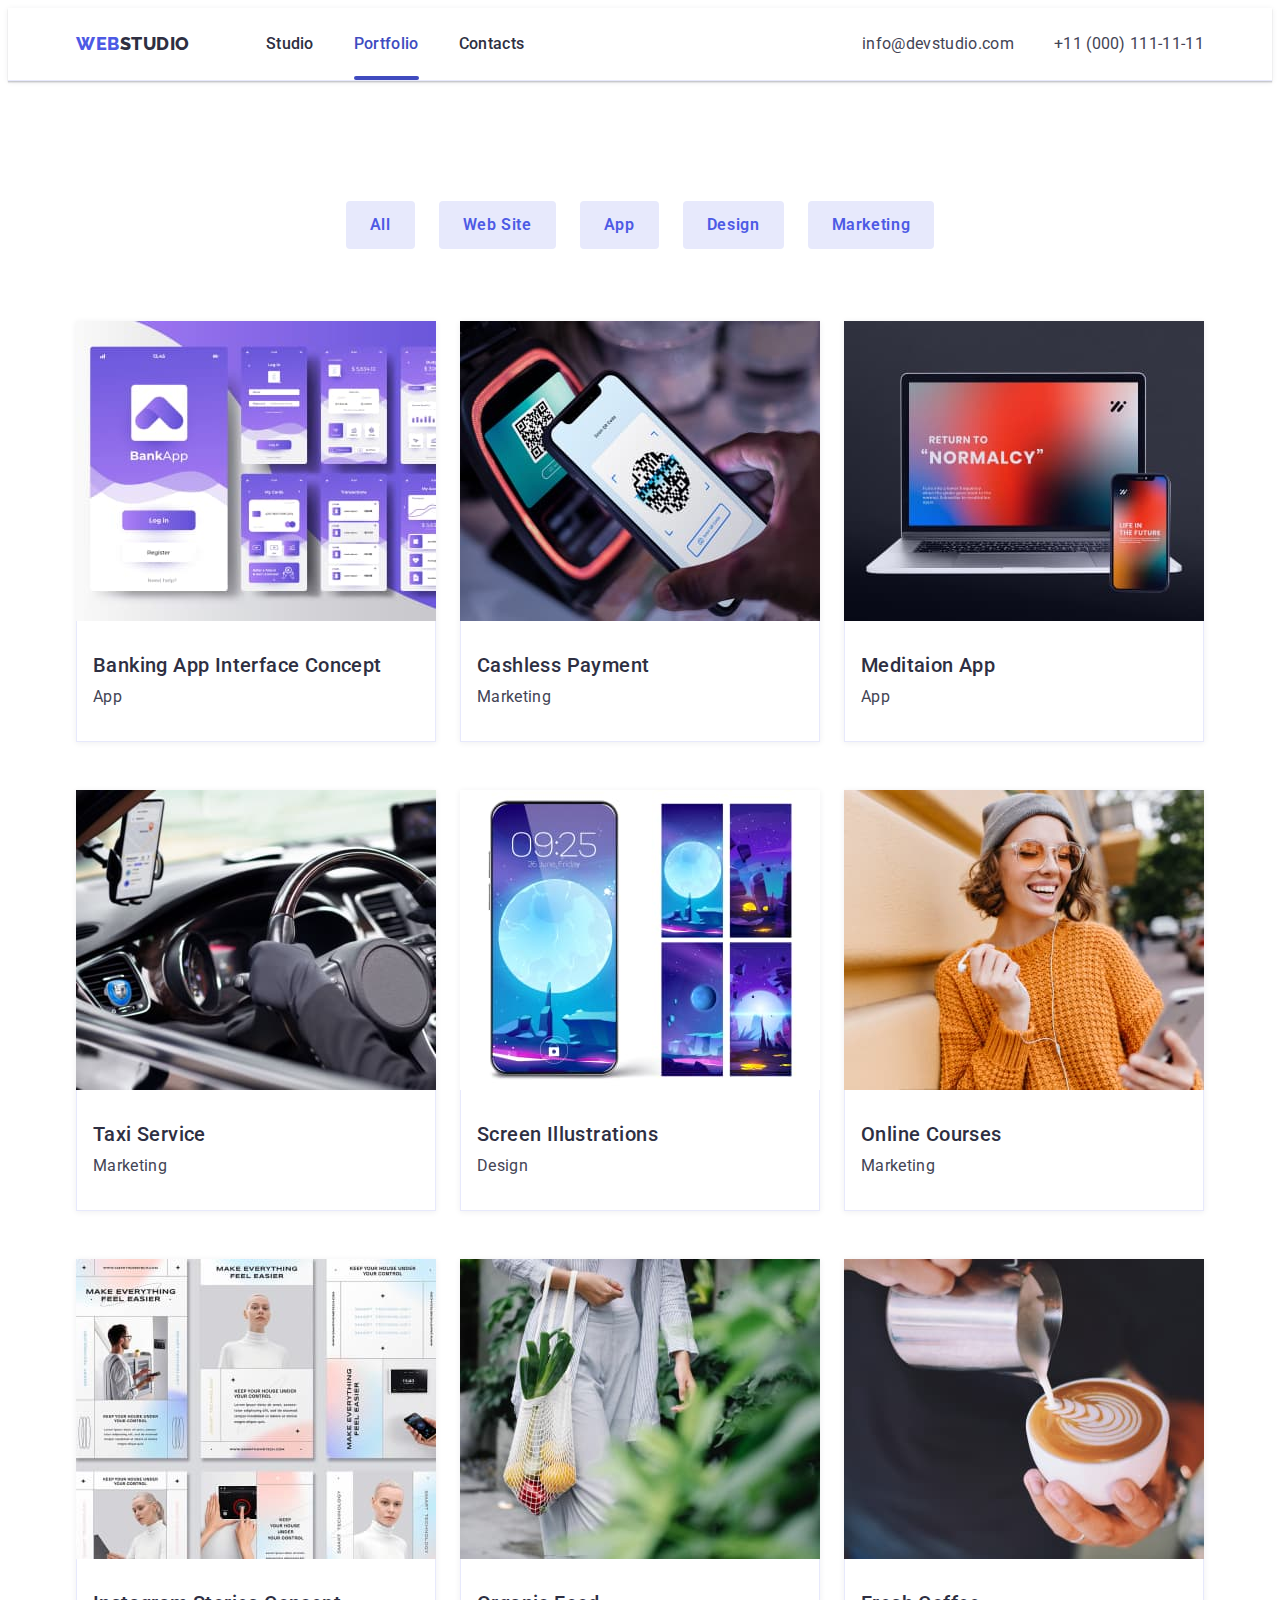
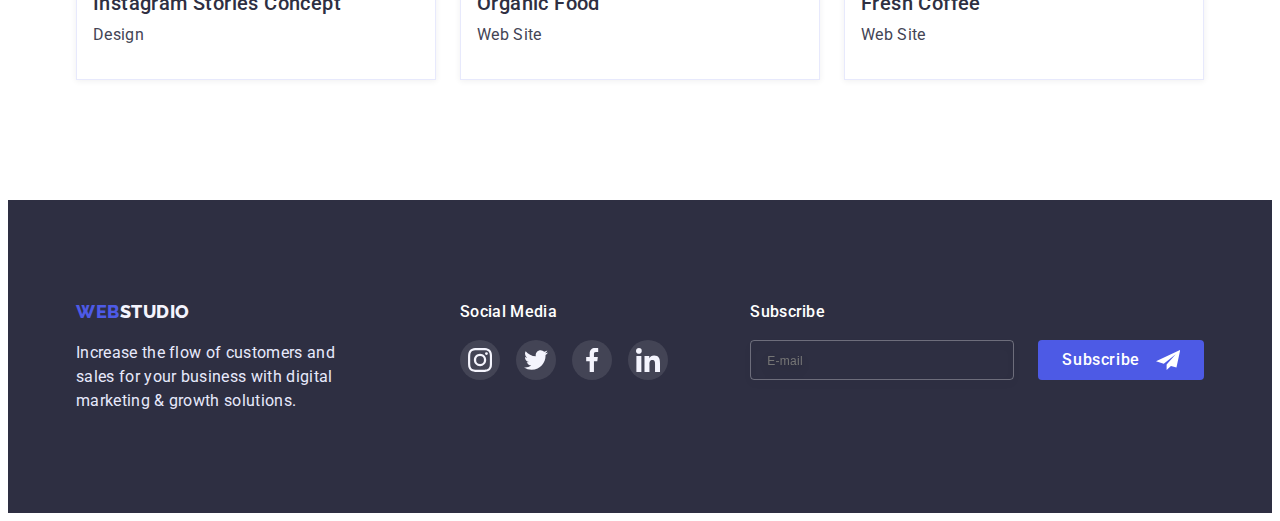
==== portfolio.html @ af02f915 "add files" ====
<!DOCTYPE html>
<html lang="en">
<head>
    <meta charset="UTF-8">
    <meta http-equiv="X-UA-Compatible" content="IE=edge">
    <meta name="viewport" content="width=device-width, initial-scale=1.0">
    <title>Portfolio</title>
    <link rel="stylesheet" href="https://cdnjs.cloudflare.com/ajax/libs/modern-normalize/1.1.0/modern-normalize.min.css" integrity="sha512-wpPYUAdjBVSE4KJnH1VR1HeZfpl1ub8YT/NKx4PuQ5NmX2tKuGu6U/JRp5y+Y8XG2tV+wKQpNHVUX03MfMFn9Q==" crossorigin="anonymous" referrerpolicy="no-referrer" />
    <link rel="preconnect" href="https://fonts.googleapis.com">
    <link rel="preconnect" href="https://fonts.gstatic.com" crossorigin>
    <link href="https://fonts.googleapis.com/css2?family=Raleway:wght@800&family=Roboto:wght@400;500;700;900&display=swap" rel="stylesheet">
    <link rel="stylesheet" href="https://cdnjs.cloudflare.com/ajax/libs/animate.css/4.1.1/animate.min.css"/>
    <link href="https://unpkg.com/aos@2.3.1/dist/aos.css" rel="stylesheet">
    <link rel="stylesheet" href="./CSS/style.css">
</head>
<body>
    <header class="header">
        <div class="container header-container">
            <nav class="header-navigation">
                <a class="logo link" href="">
                    <span class="web-logo">web</span>studio
                </a>
    
                <ul class="list header-list">
                    <li> <a class="header-link link" href="./index.html"> Studio </a> </li>
                    <li> <a class="header-link current link" href="./portfolio.html"> Portfolio </a> </li>
                    <li> <a class="header-link link" href=""> Contacts </a> </li>
                </ul>
    
            </nav>
    
            <ul class="list list-contact">
                <li> <a class="contacts link" href="mailto:info@devstudio.com">info@devstudio.com</a></li>
                <li> <a class="contacts link" href="tel:+110001111111">+11 (000) 111-11-11</a></li>
            </ul>
        </div>
    </header>

    <main>
        <section class="prt-section">
            <div class="container">
                <h1 class="visually-hidden">Portfolio</h1>
                
                <ul class="list btn-section">
                    <li><button type="button" class="portfolio-btn">All</button></li>
                    <li><button type="button" class="portfolio-btn">Web Site</button></li>
                    <li><button type="button" class="portfolio-btn">App</button></li>
                    <li><button type="button" class="portfolio-btn">Design</button></li>
                    <li><button type="button" class="portfolio-btn">Marketing</button></li>
                </ul>
                
                <ul class="portfolio-li list">
                    <li class="list-portfolio">
                        <a href="" class="link link-portfolio">
                            <div class="images-text-wrap">
                                <img src="./images/img1.jpg" alt="Banking App Interface Concept" width="360" height="300" class="portfolio-images">
                                <p class="images-text">14 Stylish and User-Friendly App Design Concepts · Task Manager App · Calorie Tracker App · Exotic Fruit Ecommerce App ·
                                Cloud Storage App</p>
                            </div>
                            <div class="text">
                                <h2 class="h2-portfolio">Banking App Interface Concept</h2>
                                <p class="text-portfolio">App</p>
                            </div>
                        </a>
                    </li> 
                    <li class="list-portfolio">
                        <a href="" class="link link-portfolio">
                            <div class="images-text-wrap">
                                <img src="./images/img2.jpg" alt="Cashless Payment" width="360" height="300" class="portfolio-images">
                                <p class="images-text">14 Stylish and User-Friendly App Design Concepts · Task Manager App · Calorie Tracker App ·
                                    Exotic Fruit Ecommerce App ·
                                    Cloud Storage App</p>
                            </div>
                            <div class="text">
                                <h2 class="h2-portfolio">Cashless Payment</h2>
                                <p class="text-portfolio">Marketing</p>
                            </div>
                        </a>
                    </li>
                    <li class="list-portfolio">
                        <a href="" class="link link-portfolio">
                            <div class="images-text-wrap">
                                <img src="./images/img3.jpg" alt="Meditaion App" width="360" height="300" class="portfolio-images">
                                <p class="images-text">14 Stylish and User-Friendly App Design Concepts · Task Manager App · Calorie Tracker App ·
                                    Exotic Fruit Ecommerce App ·
                                    Cloud Storage App</p>
                            </div>
                            <div class="text">
                                <h2 class="h2-portfolio">Meditaion App</h2>
                                <p class="text-portfolio">App</p>
                            </div>
                        </a>
                    </li>
                    <li class="list-portfolio">
                        <a href="" class="link link-portfolio">
                            <div class="images-text-wrap">
                                <img src="./images/img4.jpg" alt="Taxi Service" width="360" height="300" class="portfolio-images">
                                <p class="images-text">14 Stylish and User-Friendly App Design Concepts · Task Manager App · Calorie Tracker App ·
                                    Exotic Fruit Ecommerce App ·
                                    Cloud Storage App</p>
                            </div>
                            <div class="text">
                                <h2 class="h2-portfolio">Taxi Service</h2>
                                <p class="text-portfolio">Marketing</p>
                            </div>
                        </a>
                    </li>
                    <li class="list-portfolio">
                        <a href="" class="link link-portfolio">
                            <div class="images-text-wrap">
                                <img src="./images/img5.jpg" alt="Screen Illustrations" width="360" height="300" class="portfolio-images">
                                <p class="images-text">14 Stylish and User-Friendly App Design Concepts · Task Manager App · Calorie Tracker App ·
                                    Exotic Fruit Ecommerce App ·
                                    Cloud Storage App</p>
                            </div>
                            <div class="text">
                                <h2 class="h2-portfolio">Screen Illustrations</h2>
                                <p class="text-portfolio">Design</p>
                            </div>
                        </a>
                    </li>
                    <li class="list-portfolio">
                        <a href="" class="link link-portfolio">
                            <div class="images-text-wrap">
                                <img src="./images/img6.jpg" alt="Online Courses" width="360" height="300" class="portfolio-images">
                                <p class="images-text">14 Stylish and User-Friendly App Design Concepts · Task Manager App · Calorie Tracker App ·
                                    Exotic Fruit Ecommerce App ·
                                    Cloud Storage App</p>
                            </div>
                            <div class="text">
                                <h2 class="h2-portfolio">Online Courses</h2>
                                <p class="text-portfolio">Marketing</p>
                            </div>
                        </a>
                    </li>
                    <li class="list-portfolio">
                        <a href="" class="link link-portfolio">
                            <div class="images-text-wrap">
                                <img src="./images/img7.jpg" alt="Instagram Stories Concept" width="360" height="300" class="portfolio-images">
                                <p class="images-text">14 Stylish and User-Friendly App Design Concepts · Task Manager App · Calorie Tracker App ·
                                    Exotic Fruit Ecommerce App ·
                                    Cloud Storage App</p>
                            </div>
                            <div class="text">
                                <h2 class="h2-portfolio">Instagram Stories Concept</h2>
                                <p class="text-portfolio">Design</p>
                            </div>
                        </a>
                    </li>
                    <li class="list-portfolio">
                        <a href="" class="link link-portfolio">
                            <div class="images-text-wrap">
                                <img src="./images/img8.jpg" alt="Organic Food" width="360" height="300" class="portfolio-images"> 
                                <p class="images-text">14 Stylish and User-Friendly App Design Concepts · Task Manager App · Calorie Tracker App ·
                                    Exotic Fruit Ecommerce App ·
                                    Cloud Storage App</p>
                            </div>
                            <div class="text">
                                <h2 class="h2-portfolio">Organic Food</h2>
                                <p class="text-portfolio">Web Site</p>
                            </div>
                        </a>
                    </li>
                    <li class="list-portfolio">
                        <a href="" class="link link-portfolio">
                            <div class="images-text-wrap">
                                <img src="./images/img9.jpg" alt="Fresh Coffee" width="360" height="300" class="portfolio-images">
                                <p class="images-text">14 Stylish and User-Friendly App Design Concepts · Task Manager App · Calorie Tracker App ·
                                    Exotic Fruit Ecommerce App ·
                                    Cloud Storage App</p>
                            </div>
                            <div class="text">
                                <h2 class="h2-portfolio ">Fresh Coffee</h2>
                                <p class="text-portfolio">Web Site</p>
                            </div>
                        </a>
                    </li>
                </ul>
            </div>
        </section>

    </main>

    <footer class="footer">
        <section>
            <div class="container footer-flex">
                <div class="footet-margin">
                    <a class="logo-footer link" href="/">
                        <span class="web-logo ">web</span>studio
                    </a>
    
                    <p class="footer-text">
                        Increase the flow of customers and sales for your business with digital marketing & growth
                        solutions.
                    </p>
                </div>
    
                <div class="footer-social">
                    <h3 class="footer-title">Social media</h3>
                    <ul class="ul-icon-footer list">
    
                        <li class="li-icon-footer">
                            <a href="" class="link-icon-footer link">
                                <svg class="icon-footer" width="24" height="24">
                                    <use href="./images/icon.svg#icon-instagram"></use>
                                </svg>
                            </a>
                        </li>
    
                        <li class="li-icon-footer">
                            <a href="" class="link-icon-footer link">
                                <svg class="icon-footer" width="24" height="24">
                                    <use href="./images/icon.svg#icon-twitter"></use>
                                </svg>
                            </a>
                        </li>
    
                        <li class="li-icon-footer">
                            <a href="" class="link-icon-footer link">
                                <svg class="icon-footer" width="24" height="24">
                                    <use href="./images/icon.svg#icon-facebook"></use>
                                </svg>
                            </a>
                        </li>
    
                        <li class="li-icon-footer">
                            <a href="" class="link-icon-footer link">
                                <svg class="icon-footer" width="24" height="24">
                                    <use href="./images/icon.svg#icon-linkedin"></use>
                                </svg>
                            </a>
                        </li>
                    </ul>
    
                </div>
    
                <div class="subscribe">
                    <p class="footer-title">subscribe</p>
                        
                    <form class="footer-form">
                         <label class="footer-label">
                            <input type="text" class="footer-input" name="user-email" placeholder="E-mail" required>
                        </label>
                        
                            <button type="submit" class="footer-button">
                                subscribe
                                <svg class="footer-icon" width="24" height="24">
                                    <use href="./images/icon.svg#icon-send"></use>
                                </svg>
                            </button>
                        </form>
    
                        
                    </div>
    
    
                </div>
            </div>
        </section>
    </footer>

    <script src="https://unpkg.com/aos@2.3.1/dist/aos.js"></script>
    <script>
        AOS.init();
    </script>
    <script src="./js/modal.js"></script>

</body>
</html>
---- CSS/style.css ----
/*робимо основні кольори*/
:root {
 --primary-brand-color: #4D5AE5;
 --title-text-color: #2E2F42;
 --success-color:#31D0AA;
 --primary-text-color: #434455;
 --subtle-text-color: #8E8F99;
 --accent-color: #E7E9FC;
 --light-color:#F4F4FD;
 --transition: 250ms cubic-bezier(0.4, 0, 0.2, 1);
}

/*робимо бордрер-бокс*/
*,
*::before,
*::after {
    box-sizing: border-box;
}

/*скидаємо розмітку для основних такстових елементів*/
h1,
h2,
h3,
h4,
h5, 
h6,
p {
    margin: 0;
}

/*скидаємо все для списків*/
ul,
ol {
    margin: 0;
    padding: 0;
}

img{
    display: block;
    max-width: 100%;
    height: auto;
}

body {
    background-color: #FFFFFF;
    font-family: 'Roboto', sans-serif;
    color: var(--primary-text-color);
    font-size: 16px;
    line-height: calc(24/16);
}

/*прибираємо зі списків крапочки*/
.list{
    list-style: none;
}

.link{
    text-decoration: none;
}

/*ховаємо заголовки*/
.visually-hidden {
    position: absolute;
    width: 1px;
    height: 1px;
    margin: -1px;
    border: 0;
    padding: 0;

    white-space: nowrap;
    clip-path: inset(100%);
    clip: rect(0 0 0 0);
    overflow: hidden;
}


/*задаємо параметри для контейнера*/
.container {
    width: 1158px;
    padding-left: 15px;
    padding-right: 15px;
    margin-left: auto;
    margin-right: auto;

    /*outline: 2px solid red;
    margin: 0 auto;*/
}

/*------HEADER----*/
/*роблю оформлення header*/
.header{
    color: var(--title-text-color);
    border-bottom: 1px solid #E7E9FC;
    box-shadow: 0px 2px 1px rgba(46, 47, 66, 0.08), 0px 1px 1px rgba(46, 47, 66, 0.16), 0px 1px 6px rgba(46, 47, 66, 0.08);
}

.header-container {
    display: flex;
    align-items: center;

}

.header-navigation {
    display: flex;
    align-items: center;
}

.logo {
    margin-right: 76px;

    color: var(--title-text-color);
    font-family: 'Raleway', sans-serif;
    font-weight: 800;
    font-size: 18px;
    line-height: calc(24/18);
    letter-spacing: 0.03em;
    text-decoration: none;
    text-transform: uppercase;
}

.web-logo {
    color: var(--primary-brand-color);
    font-family: 'Raleway', sans-serif;
    font-weight: 800;
    font-size: 18px;
    line-height: calc(24/18);
    letter-spacing: 0.03em;
    text-decoration: none
}

.header-list {
    display: flex;
    gap: 40px;
}

.header-link {
    display: block;
    padding-top: 24px;
    padding-bottom: 24px;

    color: var(--title-text-color);
    font-weight: 500;  
    font-size: 16px;
    line-height: calc(24/16);
    letter-spacing: 0.02em;
    text-decoration: none;

    position: relative;

    transition: color var(--transition);
}
.header-link.current::after {
    content: "";

    display: block;

    position: absolute;

    width: 100%;
    height: 4px;

    left: 0;
    bottom: 0;

    background: #404BBF;
    border-radius: 2px;
}

.header-link.current {
    color: #404BBF;
}

.header-link:hover,
.header-link:focus {
    color: #404BBF;
}

.contacts {
    color: var(--primary-text-color);
    font-weight: 400;
    font-size: 16px;
    line-height: calc(24/16);
    letter-spacing: 0.02em;
    text-decoration: none;

    transition: color var(--transition);
}

.contacts:hover,
.contacts:focus {
    color: #404BBF;
}

.list-contact {
    display: flex;
    margin-left: auto;
    gap: 40px;
}

/*оформлення першої секції з заголовками*/
.title {
    background-image: linear-gradient(rgba(46, 47, 66, 0.7), rgba(46, 47, 66, 0.7)),
    url(../images/title-bg.jpg);
    background-position: center;
    background-repeat: no-repeat;
    background-size: cover;
    background-color: var(--title-text-color);
    margin-left: auto;
    margin-right: auto;

    max-width: 1440px;
    padding-top: 192px;
    padding-bottom: 192px;
    text-align: center;
}


.main-title {
    margin-bottom: 48px;
    max-width: 496px;
    margin-left: auto;
    margin-right: auto;

    color:#FFFFFF;
    font-weight: 600;
    font-size: 56px;
    line-height: calc(60/56);
    letter-spacing: 0.02em;
    text-transform: capitalize;
}

.main-button {
    display: inline-block;
    min-width: 169px;
    height: 56px;
    box-shadow: 0px 4px 4px rgba(0, 0, 0, 0.15);
    border-radius: 4px;

    background-color: var(--primary-brand-color);
    color: #FFFFFF;
    font-family: inherit;
    font-weight: 500; 
    line-height: calc(24/16);
    cursor: pointer;
    padding: 16px, 32px, 16px, 32px;
    border-color: transparent;

    transition: background-color var(--transition);
}

.main-button:hover,
.main-button:focus
{
    background-color: #404BBF;
}

/*офорлюю частину з текстом*/

.offer {
    padding-top: 120px;
    padding-bottom: 120px;
}

.offer-list {
    display: flex;
    gap: 24px;
}

.icon-box-offer {
    display: flex;
    justify-content: center;
    align-items: center;
    

    height: 112px;
    background: var(--light-color);
    border-radius: 4px;

    margin-bottom: 8px;
    
}

.icon-offer {
    display: flex;
    justify-content: center;
    align-items: center;
}


.h3-title {
    margin-bottom: 8px;

    color: var(--title-text-color);
    font-weight: 500;
    font-size: 20px;
    line-height: calc(24/20);
    letter-spacing: 0.02em;
}

.text-list {
    width: calc((100% - 72px) / 4);

    color: var(--primary-text-color);
    font-size: 16px;
    line-height: calc(24/16);
    letter-spacing: 0.02em;
}


/*частина з картинками*/
.images {
    padding-bottom: 120px;
}

.images-list {
    display: flex;
    gap: 24px;
}

.title-images {
    margin-bottom: 72px;
    
    color: var(--title-text-color);
    font-weight: 600;
    font-size: 36px;
    line-height: calc(40/36);
    letter-spacing: 0.02em;
    text-transform: capitalize;
    text-align: center;
}


/*частина команди*/
.team {
    background-color: var(--light-color);
    padding-top: 120px;
    padding-bottom: 120px;

}

.ul-team {
    display: flex;
    gap: 24px;
}

.team-title {
    margin-bottom: 72px;

    color: var(--title-text-color);
    font-weight: 600;
    font-size: 36px;
    line-height: calc(40/36);
    letter-spacing: 0.02em;
    text-transform: capitalize;
    text-align: center;
}

.list-team {
    background-color: #FFFFFF;
    box-shadow: 0px 1px 6px rgba(46, 47, 66, 0.08), 0px 1px 1px rgba(46, 47, 66, 0.16), 0px 2px 1px rgba(46, 47, 66, 0.08);
    border-radius: 0px 0px 4px 4px;

    color: var(--primary-text-color);
    font-size: 16px;
    line-height: calc(24/16);
    letter-spacing: 0.02em;
    text-align: center;
}

.imges-team {
    margin-right: 0;
}

.team-text {
    padding-top: 32px;
    padding-bottom: 32px;
}

.ul-icon-team {
    display: flex;
    gap: 24px;
    justify-content: center;
    
    margin-top: 8px;
}

.li-icon-team {
    width: 40px;
    height: 40px;
}

.link-icon-team {
    width: 100%;
    height: 100%;
    background-color: var(--primary-brand-color);
    fill: var(--light-color);
    border-radius: 50%;
    display: flex;
    justify-content: center;
    align-items: center;

    transition: background-color var(--transition);

}


.icon-team{
    fill: var(--light-color);
}

.link-icon-team:hover,
.link-icon-team:focus {
    background-color: #404BBF;
}


/*customers*/
.customers {
    padding-top: 120px;
    padding-bottom: 120px;
}

.customers-title {
    margin-bottom: 72px;

    font-weight: 700;
    font-size: 36px;
    line-height: calc(40/36);
    text-align: center;
    letter-spacing: 0.02em;
    text-transform: capitalize;
}

.ul-customers{
    display: flex;
    gap: 24px;
}

.li-customers {
    width: calc((100% - 120px) / 6);

    list-style-type: none;

    height: 88px;
}

.customers-link {
    width: 100%;
    height: 100%;

    display: flex;
    justify-content: center;
    align-items: center;
    
    border: 1px solid #8E8F99;
    border-radius: 4px;

    transition: border-color var(--transition), fill var(--transition);
}

.customers-icon {
    fill: #8E8F99;

    transition: fill var(--transition);
}

.customers-link:hover,
.customers-link:focus,
.customers-link.active {
    border-color:  #404BBF;
}

.customers-link:hover .customers-icon,
.customers-link:focus .customers-icon,
.customers-link.active .customers-icon {
    fill: #404BBF;
    border-color: #404BBF;
}



/*футер*/
.footer {
    background-color: var(--title-text-color);
    padding-top: 100px;
    padding-bottom: 100px;

}

.footer-flex {
    display: flex;
}

.footet-margin {
    margin-right: 120px;
}

.logo-footer {
    color: var(--light-color);
    font-family: 'Raleway', sans-serif;
    font-weight: 800;
    font-size: 18px;
    line-height: calc(21/18);
    letter-spacing: 0.03em;
    text-decoration: none;
    text-transform: uppercase;
}

.footer-text {
    width: 264px;
    height: 72px;
    margin-top: 16px;
    
    color: var(--accent-color);
    font-size: 16px;
    line-height: calc(24/16);
    letter-spacing: 0.02em;
    
}

.footer-title {
    margin-bottom: 16px;    
    color: #FFFFFF;

    font-weight: 500;
    font-size: 16px;
    line-height: calc(24/16);
    letter-spacing: 0.02em;

    text-transform: capitalize;
}

.ul-icon-footer {
    display: flex;
    gap: 16px;

}

.li-icon-footer {
    width: 40px;
    height: 40px;
}

.link-icon-footer {
    width: 100%;
    height: 100%;
    background: rgba(255, 255, 255, 0.1);
    fill: var(--light-color);

    border-radius: 50%;

    display: flex;
    justify-content: center;
    align-items: center;
    
    cursor: pointer;

    transition: background-color var(--transition);
}

.icon-footer{
    fill: var(--light-color);
}

.link-icon-footer:hover,
.link-icon-footer:focus {
    background-color: #31D0AA;
}

.subscribe {
    margin-left: auto;
}

.footer-form {
    display: flex;
    justify-content: center;
    gap: 24px;
}

.footer-input {
    width: 264px;
    height: 40px;

    padding: 8px 16px;

    border: 1px solid rgba(255, 255, 255, 0.3);
    filter: drop-shadow(0px 4px 4px rgba(0, 0, 0, 0.15));
    border-radius: 4px;

    color: var(--light-color);
    font-size: 14px;
    line-height: calc(20/14);
    letter-spacing: 0.02em;

    background-color: transparent;

    outline: none;

    transition: border-color var(--transition);
}

.footer-input:hover,
.footer-input:focus {
    border-color: var(--primary-brand-color);
}



.footer-input::placeholder {
    font-size: 12px;
    line-height: calc(24/12);
}

.footer-button {
    min-width: 165px;
    height: 40px;
    padding: 8px 24px;

    display: flex;
    justify-content: center;
    background-color: var(--primary-brand-color);
    border-radius: 4px;
    border: transparent;

    color: #FFFFFF;
    font-family: inherit;
    font-weight: 500;
    font-size: 16px;
    line-height: calc(24/16);
    letter-spacing: 0.04em;
    text-transform: capitalize;

    cursor: pointer;

    transition: background-color var(--transition);
}

.footer-icon {
    fill: #FFFFFF;
    margin-left: 16px;
}

.footer-button:focus,
.footer-button:hover {
    background-color: #404BBF;
}



/*сторінка портфоліо*/
/*секція з кнопками*/
.prt-section {
    padding-top: 120px;
    padding-bottom: 120px;
}

.btn-section {
    display: flex;
    justify-content: center;
    gap: 24px;
}

.portfolio-btn {
    padding: 12px 24px;
    border-radius: 4px;
    border: 1px solid #E7E9FC;

    background-color: var(--accent-color);
    font-family: inherit;
    color: var(--primary-brand-color);
    border: none;
    font-weight: 600;
    font-size: 16px;
    line-height: calc(24/16);
    letter-spacing: 0.04em;
    cursor: pointer;

    transition: box-shadow var(--transition), background-color var(--transition), border-color var(--transition), color var(--transition);
}

.portfolio-btn:hover,
.portfolio-btn:focus {
    box-shadow: 0px 3px 1px rgba(0, 0, 0, 0.1), 0px 2px 1px rgba(0, 0, 0, 0.08), 0px 2px 2px rgba(0, 0, 0, 0.12);
    background-color: var(--primary-brand-color);
    border-color: var(--primary-brand-color);
    color: #FFFFFF;
}

/*секція з картинками*/

.portfolio-li {
    margin-top: 72px;

    display: flex;
    flex-wrap: wrap;
    column-gap: 24px; 
    row-gap: 48px;
}

.list-portfolio{
    box-shadow: 0px 1px 6px rgba(46, 47, 66, 0.08);
    background-color: #FFFFFF;
}

.link-portfolio {
    display: block;

    transition: box-shadow var(--transition);
    
}

.link-portfolio:hover,
.link-portfolio:focus {
    box-shadow: 0px 1px 6px rgba(46, 47, 66, 0.08), 0px 1px 1px rgba(46, 47, 66, 0.16), 0px 2px 1px rgba(46, 47, 66, 0.08);
     
}

.link-portfolio:hover .images-text {
    transform: translateY(0);
}

.images-text-wrap {
    position: relative;
    overflow: hidden;
}

.images-text {
    position: absolute;
    top: 0;
    height: 100%;

    padding: 40px 32px;

    color: var(--light-color);
    background: #4D5AE5;
    background-blend-mode: soft-light;

    font-size: 16px;
    line-height: 24px;
    letter-spacing: 0.02em;

    transform: translateY(101%);
    transition: transform var(--transition);  
}



.h2-portfolio {
    margin-bottom: 8px;
    
    color: var(--title-text-color);
    font-weight: 500;
    font-size: 20px;
    line-height: calc(24/20);
    letter-spacing: 0.02em;
    text-decoration: none;
}

.text-portfolio {
    color: var(--primary-text-color);
    font-size: 16px;
    line-height: calc(24/16);
    letter-spacing: 0.02em;
    text-decoration: none;
}

.text {
    padding: 32px 16px;

    border-left: 0.5px solid #E7E9FC;
    border-bottom: 0.5px solid #E7E9FC;
    border-right: 0.5px solid #E7E9FC;
}



/*------------modal------------*/
.backdrop{
    position: fixed;
    top: 0;
    width: 100%;
    height: 100%;
    background-color: rgba(46, 47, 66, 0.4);
    opacity: 1;


    transition: opacity var(--transition) visibility var(--transition);
}

.modal {
    position: absolute;
    width: 408px;
    top:50%;
    left: 50%;
    background: #FCFCFC;
    box-shadow: 0px 1px 1px rgba(0, 0, 0, 0.14), 0px 1px 3px rgba(0, 0, 0, 0.12), 0px 2px 1px rgba(0, 0, 0, 0.2);
    border-radius: 4px;
    padding: 72px 24px 24px;
    
    transform: translate(-50%, -50%) scale(1) rotate(0);
    transition: transform var(--transition);
}

.backdrop.is-hidden .modal {
    transform: translate(-50%, -50%) scale(0) rotate(360deg);
}

.modal-close{
    position: absolute;
    width: 24px;
    height: 24px;
    border-radius: 50%;
    background: #E7E9FC;
    border: 1px solid rgba(0, 0, 0, 0.1);
    right: 24px;
    top: 24px;

    cursor: pointer;

    transition: background-color var(--transition), fill var(--transition);
}

.icon-close {
    fill: #000000;

    transition: fill var(--transition);
}

.modal-close:hover,
.modal-close:focus,
.modal-close:active {
    background-color: #404BBF;
}

.modal-close:hover .icon-close,
.modal-close:focus .icon-close,
.modal-close:active .icon-close {
    fill: #FFFFFF;
}

.is-hidden {
    opacity: 0;
    visibility: hidden;
    pointer-events: none;
}

.modal-title {
    margin-bottom: 16px;

    color: var(--title-text-color);

    font-weight: 500;
    font-size: 16px;
    line-height: calc(24/16);
    text-align: center;
    letter-spacing: 0.02em;
}

.modal-label {
    display: block;
    margin-bottom: 8px;
}

.textarea {
    margin-bottom: 16px;
}


.input-text {
    display: block;
    margin-bottom: 4px;

    color: var(--subtle-text-color);

    font-size: 12px;
    line-height: calc(16/12);
    letter-spacing: 0.04em;
    text-transform: capitalize;
}

.modal-input {
    width: 100%;
    height: 40px;

    padding-left: 48px;

    border: 1px solid rgba(33, 33, 33, 0.2);
    border-radius: 4px;

    background-color: transparent;

    outline: none;

    transition: border-color var(--transition);
}

.modal-input:focus,
.modal-input:hover {
    border-color: var(--primary-brand-color);
}

.modal-span {
    position: relative;
}

.modal-icon {
    fill: var(--title-text-color);

    transition: fill var(--transition);

    position: absolute;
    top: 0;
    left: 16px;
}

.modal-input:focus + .modal-icon,
.modal-input:hover + .modal-icon {
    fill: var(--primary-brand-color);
}

.modal-coment {
    height: 120px;
    width: 100%;

    padding: 8px 16px;
    
    border: 1px solid rgba(33, 33, 33, 0.2);
    border-radius: 4px;

    background-color: transparent;

    outline: none;

    resize: none;

    transition: border-color var(--transition);   
}

.modal-coment:focus,
.modal-coment:hover {
    border-color: var(--primary-brand-color);
}

.modal-coment::placeholder{
    color: rgba(117, 117, 117, 0.5);

    font-family: 'Roboto';
    font-size: 12px;
    line-height: calc(16/12);
    letter-spacing: 0.04em;
}

.checkbox {
    display: flex;
    align-items: center; 

    margin-bottom: 24px;
}

.check-text {
    color: #757575;

    font-weight: 400;
    font-size: 12px;
    line-height: calc(16/12);
    letter-spacing: 0.04em;
}

.check-link {
    color: var(--primary-brand-color);
}

.check-icon-span {
    width: 16px;
    height: 16px;

    display: flex;
    justify-content: center;
    align-items: center;

    margin-right: 8px;
    
    border: 1.25px solid #2E2F42;
    border-radius: 2px;

    fill: transparent;
    
    cursor: pointer;

    transition: fill var(--transition), border var(--transition), background-color var(--transition);
}

.input-check:checked + .check-icon-span {
    fill: var(--light-color);
    border: none;
    background-color: #404BBF;
}

.modal-button {
    display: block;

    min-width: 169px;
    height: 56px;

    margin-right: auto;
    margin-left: auto;

    background: #4D5AE5;
    box-shadow: 0px 4px 4px rgba(0, 0, 0, 0.15);
    border-radius: 4px;
    border-color: transparent;

    color: #FFFFFF;

    font-weight: 500;
    font-family: inherit;
    font-size: 16px;
    line-height: calc(24/16);
    letter-spacing: 0.04em;
    text-transform: capitalize;

    cursor: pointer;

    transition: background-color var(--transition);
}

.modal-button:focus,
.modal-button:hover {
    background-color: #404BBF;
}
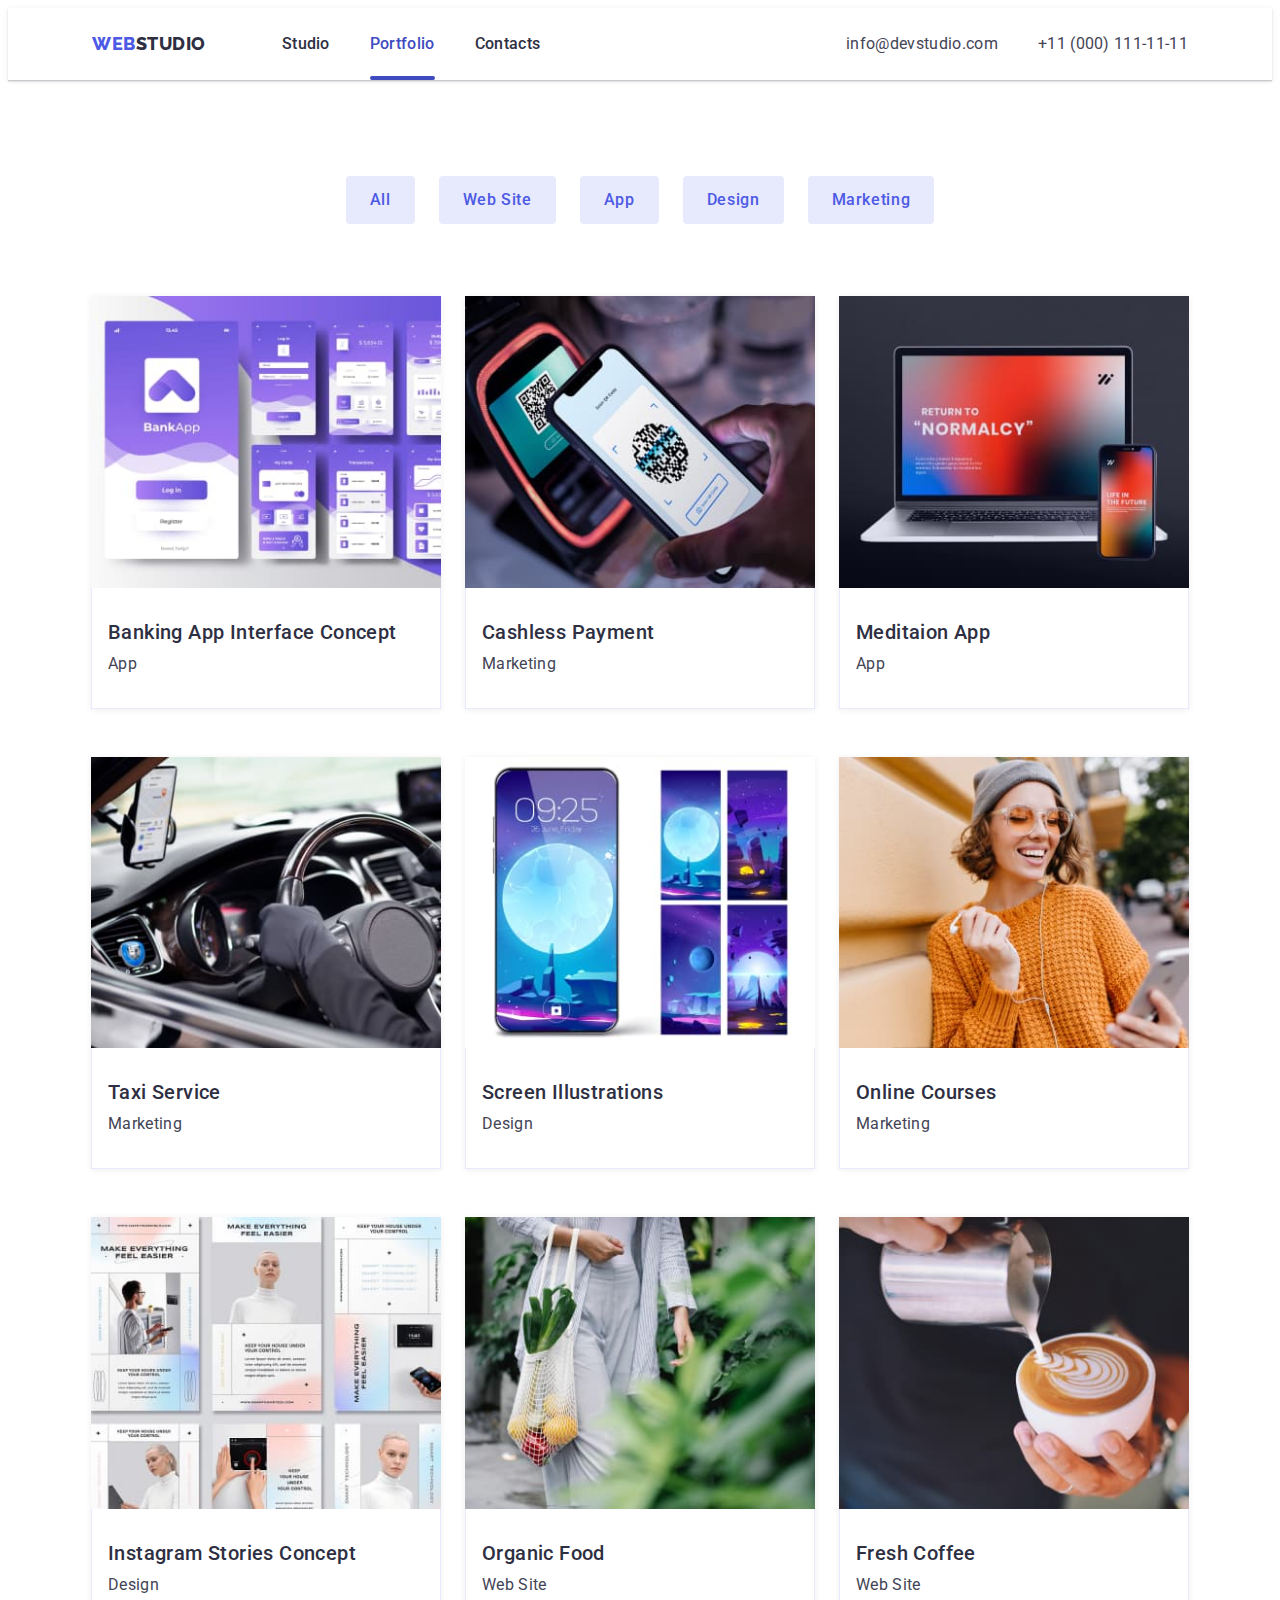
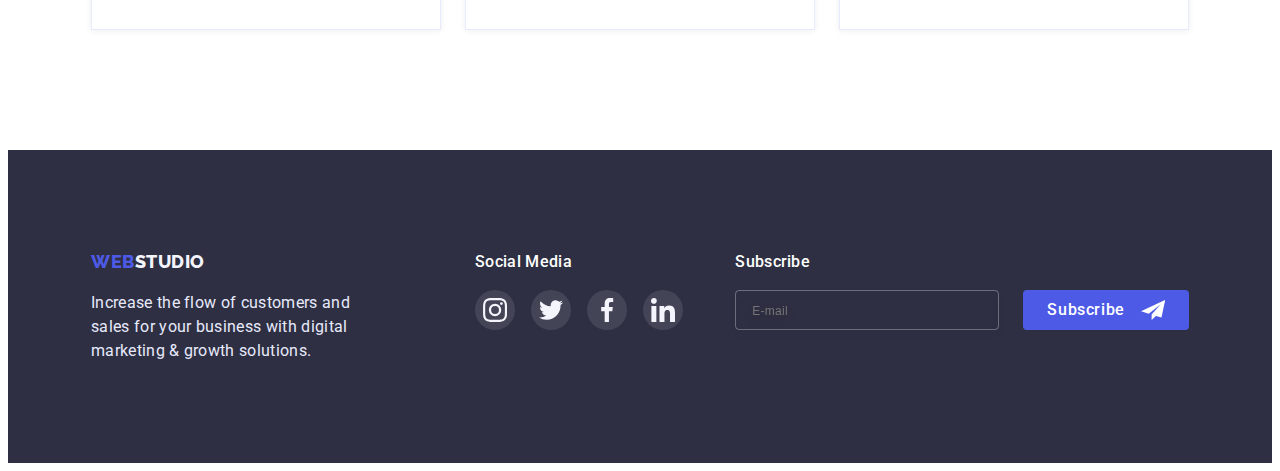
==== commit 56fc3b8a: "fixed" ====
--- a/portfolio.html
+++ b/portfolio.html
@@ -12,8 +12,13 @@
     <link rel="stylesheet" href="https://cdnjs.cloudflare.com/ajax/libs/animate.css/4.1.1/animate.min.css"/>
     <link href="https://unpkg.com/aos@2.3.1/dist/aos.css" rel="stylesheet">
     <link rel="stylesheet" href="./CSS/style.css">
+    <link rel="stylesheet" href="./CSS/mobile.css">
+    <link rel="stylesheet" href="./CSS/tablet.css">
+    <link rel="stylesheet" href="./CSS/desktop.css">
+
 </head>
 <body>
+
     <header class="header">
         <div class="container header-container">
             <nav class="header-navigation">
@@ -33,6 +38,75 @@
                 <li> <a class="contacts link" href="mailto:info@devstudio.com">info@devstudio.com</a></li>
                 <li> <a class="contacts link" href="tel:+110001111111">+11 (000) 111-11-11</a></li>
             </ul>
+    
+            <button type="button" class="menu-open-btn" data-menu-open>
+                <svg class="menu-open-icon" width="32" height="22">
+                    <use href="./images/icon.svg#icon-menu"></use>
+                </svg>
+            </button>
+        </div>
+        <div class="mob-menu is-hidden" data-menu>
+            <div class="container">
+                <div>
+                    <button type="button" class="menu-close-btn" data-menu-close>
+                        <svg class="menu-close-icon" width="32" height="22">
+                            <use href="./images/icon.svg#icon-close-black"></use>
+                        </svg>
+                    </button>
+                    <nav class="mob-menu-navigation">
+    
+                        <ul class="list mob-menu-list">
+                            <li> <a class="mob-menu-link current link" href="./index.html"> Studio </a> </li>
+                            <li> <a class="mob-menu-link link" href="./portfolio.html"> Portfolio </a> </li>
+                            <li> <a class="mob-menu-link link" href=""> Contacts </a> </li>
+                        </ul>
+    
+                    </nav>
+                </div>
+    
+                <div>
+                    <ul class="list mob-menu-contact">
+                        <li> <a class="mob-menu-contact-tel link" href="tel:+110001111111">+11 (000) 111-11-11</a></li>
+                        <li> <a class="mob-menu-contact-mail link" href="mailto:info@devstudio.com">info@devstudio.com</a>
+                        </li>
+                    </ul>
+    
+                    <ul class="ul-icon-mob-menu list">
+                        <li class="li-icon-mob-menu">
+                            <a href="" class="link-icon-mob-menu link">
+                                <svg class="icon-mob-menu" width="24" height="24">
+                                    <use href="./images/icon.svg#icon-instagram"></use>
+                                </svg>
+                            </a>
+                        </li>
+    
+                        <li class="li-icon-mob-menu">
+                            <a href="" class="link-icon-mob-menu link">
+                                <svg class="icon-mob-menu" width="24" height="24">
+                                    <use href="./images/icon.svg#icon-twitter"></use>
+                                </svg>
+                            </a>
+                        </li>
+    
+                        <li class="li-icon-mob-menu">
+                            <a href="" class="link-icon-mob-menu link">
+                                <svg class="icon-mob-menu" width="24" height="24">
+                                    <use href="./images/icon.svg#icon-facebook"></use>
+                                </svg>
+                            </a>
+                        </li>
+    
+                        <li class="li-icon-mob-menu">
+                            <a href="" class="link-icon-mob-menu link">
+                                <svg class="icon-mob-menu" width="24" height="24">
+                                    <use href="./images/icon.svg#icon-linkedin"></use>
+                                </svg>
+                            </a>
+                        </li>
+                    </ul>
+                </div>
+    
+            </div>
         </div>
     </header>
 
@@ -42,18 +116,40 @@
                 <h1 class="visually-hidden">Portfolio</h1>
                 
                 <ul class="list btn-section">
-                    <li><button type="button" class="portfolio-btn">All</button></li>
-                    <li><button type="button" class="portfolio-btn">Web Site</button></li>
-                    <li><button type="button" class="portfolio-btn">App</button></li>
-                    <li><button type="button" class="portfolio-btn">Design</button></li>
-                    <li><button type="button" class="portfolio-btn">Marketing</button></li>
+                    <li class="li-btn"><button type="button" class="portfolio-btn">All</button></li>
+                    <li class="li-btn"><button type="button" class="portfolio-btn">Web Site</button></li>
+                    <li class="li-btn"><button type="button" class="portfolio-btn">App</button></li>
+                    <li class="li-btn"><button type="button" class="portfolio-btn">Design</button></li>
+                    <li class="li-btn"><button type="button" class="portfolio-btn">Marketing</button></li>
                 </ul>
                 
                 <ul class="portfolio-li list">
                     <li class="list-portfolio">
                         <a href="" class="link link-portfolio">
                             <div class="images-text-wrap">
-                                <img src="./images/img1.jpg" alt="Banking App Interface Concept" width="360" height="300" class="portfolio-images">
+                                <picture>
+                                    <source
+                                        srcset="./images/img1.jpg    1x,
+                                                ./images/img1-2x.jpg 2x"
+                                        
+                                        media="(min-width: 1200px)">
+
+                                    <source
+                                        srcset="./images/img-tab1.jpg    1x,
+                                                ./images/img-tab1-2x.jpg 2x"
+                                        
+                                        media="(min-width: 768px)">
+
+                                    <source
+                                        srcset="./images/img-mob1.jpg    1x,
+                                                ./images/img-mob1-2x.jpg 2x"
+                                        
+                                        media="(min-width: 320px)">
+
+                                    <img src="./images/img1.jpg" alt="Banking App Interface Concept" width="396" height="280" class="portfolio-images">
+
+                                </picture>
+                                
                                 <p class="images-text">14 Stylish and User-Friendly App Design Concepts · Task Manager App · Calorie Tracker App · Exotic Fruit Ecommerce App ·
                                 Cloud Storage App</p>
                             </div>
@@ -66,7 +162,28 @@
                     <li class="list-portfolio">
                         <a href="" class="link link-portfolio">
                             <div class="images-text-wrap">
-                                <img src="./images/img2.jpg" alt="Cashless Payment" width="360" height="300" class="portfolio-images">
+                                <picture>
+                                    <source
+                                        srcset="./images/img2.jpg    1x,
+                                                ./images/img2-2x.jpg 2x"
+                                        
+                                        media="(min-width: 1200px)">
+
+                                    <source
+                                        srcset="./images/img-tab2.jpg    1x,
+                                                ./images/img-tab2-2x.jpg 2x"
+                                        
+                                        media="(min-width: 768px)">
+
+                                    <source
+                                        srcset="./images/img-mob2.jpg    1x,
+                                                ./images/img-mob2-2x.jpg 2x"
+                                        
+                                        media="(min-width: 320px)">
+
+                                    <img src="./images/img2.jpg" alt="Cashless Payment" width="396" height="280" class="portfolio-images">
+                                </picture>
+                                
                                 <p class="images-text">14 Stylish and User-Friendly App Design Concepts · Task Manager App · Calorie Tracker App ·
                                     Exotic Fruit Ecommerce App ·
                                     Cloud Storage App</p>
@@ -80,7 +197,26 @@
                     <li class="list-portfolio">
                         <a href="" class="link link-portfolio">
                             <div class="images-text-wrap">
-                                <img src="./images/img3.jpg" alt="Meditaion App" width="360" height="300" class="portfolio-images">
+                                <picture>
+                                    <source
+                                        srcset="./images/img3.jpg    1x,
+                                                ./images/img3-2x.jpg 2x"
+                                        
+                                        media="(min-width: 1200px)">
+
+                                    <source
+                                        srcset="./images/img-tab3.jpg    1x,
+                                                ./images/img-tab3-2x.jpg 2x"
+                                        
+                                        media="(min-width: 768px)">
+
+                                    <source
+                                        srcset="./images/img-mob3.jpg    1x,
+                                                ./images/img-mob3-2x.jpg 2x"
+                                        
+                                        media="(min-width: 320px)">
+                                    <img src="./images/img3.jpg" alt="Meditaion App" width="396" height="280" class="portfolio-images">
+                                </picture> 
                                 <p class="images-text">14 Stylish and User-Friendly App Design Concepts · Task Manager App · Calorie Tracker App ·
                                     Exotic Fruit Ecommerce App ·
                                     Cloud Storage App</p>
@@ -94,7 +230,27 @@
                     <li class="list-portfolio">
                         <a href="" class="link link-portfolio">
                             <div class="images-text-wrap">
-                                <img src="./images/img4.jpg" alt="Taxi Service" width="360" height="300" class="portfolio-images">
+                                <picture>
+                                    <source
+                                        srcset="./images/img4.jpg    1x,
+                                                ./images/img4-2x.jpg 2x"
+                                        
+                                        media="(min-width: 1200px)">
+
+                                    <source
+                                        srcset="./images/img-tab4.jpg    1x,
+                                                ./images/img-tab4-2x.jpg 2x"
+                                        
+                                        media="(min-width: 768px)">
+
+                                    <source
+                                        srcset="./images/img-mob4.jpg    1x,
+                                                ./images/img-mob4-2x.jpg 2x"
+                                        
+                                        media="(min-width: 320px)">
+                                    <img src="./images/img4.jpg" alt="Taxi Service" width="396" height="280" class="portfolio-images">
+                                </picture>
+
                                 <p class="images-text">14 Stylish and User-Friendly App Design Concepts · Task Manager App · Calorie Tracker App ·
                                     Exotic Fruit Ecommerce App ·
                                     Cloud Storage App</p>
@@ -108,7 +264,26 @@
                     <li class="list-portfolio">
                         <a href="" class="link link-portfolio">
                             <div class="images-text-wrap">
-                                <img src="./images/img5.jpg" alt="Screen Illustrations" width="360" height="300" class="portfolio-images">
+                                <picture>
+                                    <source
+                                        srcset="./images/img5.jpg    1x,
+                                                ./images/img5-2x.jpg 2x"
+                                        
+                                        media="(min-width: 1200px)">
+
+                                    <source
+                                        srcset="./images/img-tab5.jpg    1x,
+                                                ./images/img-tab5-2x.jpg 2x"
+                                        
+                                        media="(min-width: 768px)">
+
+                                    <source
+                                        srcset="./images/img-mob5.jpg    1x,
+                                                ./images/img-mob5-2x.jpg 2x"
+                                        
+                                        media="(min-width: 320px)">
+                                    <img src="./images/img5.jpg" alt="Screen Illustrations" width="396" height="280" class="portfolio-images">
+                                </picture>
                                 <p class="images-text">14 Stylish and User-Friendly App Design Concepts · Task Manager App · Calorie Tracker App ·
                                     Exotic Fruit Ecommerce App ·
                                     Cloud Storage App</p>
@@ -122,7 +297,26 @@
                     <li class="list-portfolio">
                         <a href="" class="link link-portfolio">
                             <div class="images-text-wrap">
-                                <img src="./images/img6.jpg" alt="Online Courses" width="360" height="300" class="portfolio-images">
+                                <picture>
+                                    <source
+                                        srcset="./images/img6.jpg    1x,
+                                                ./images/img6-2x.jpg 2x"
+                                        
+                                        media="(min-width: 1200px)">
+
+                                    <source
+                                        srcset="./images/img-tab6.jpg    1x,
+                                                ./images/img-tab6-2x.jpg 2x"
+                                        
+                                        media="(min-width: 768px)">
+
+                                    <source
+                                        srcset="./images/img-mob6.jpg    1x,
+                                                ./images/img-mob6-2x.jpg 2x"
+                                        
+                                        media="(min-width: 320px)">
+                                    <img src="./images/img6.jpg" alt="Online Courses" width="396" height="280" class="portfolio-images">
+                                </picture>
                                 <p class="images-text">14 Stylish and User-Friendly App Design Concepts · Task Manager App · Calorie Tracker App ·
                                     Exotic Fruit Ecommerce App ·
                                     Cloud Storage App</p>
@@ -136,7 +330,26 @@
                     <li class="list-portfolio">
                         <a href="" class="link link-portfolio">
                             <div class="images-text-wrap">
-                                <img src="./images/img7.jpg" alt="Instagram Stories Concept" width="360" height="300" class="portfolio-images">
+                                <picture>
+                                    <source
+                                        srcset="./images/img7.jpg    1x,
+                                                ./images/img7-2x.jpg 2x"
+                                        
+                                        media="(min-width: 1200px)">
+
+                                    <source
+                                        srcset="./images/img-tab7.jpg    1x,
+                                                ./images/img-tab7-2x.jpg 2x"
+                                        
+                                        media="(min-width: 768px)">
+
+                                    <source
+                                        srcset="./images/img-mob7.jpg    1x,
+                                                ./images/img-mob7-2x.jpg 2x"
+                                        
+                                        media="(min-width: 320px)">
+                                    <img src="./images/img7.jpg" alt="Instagram Stories Concept" width="396" height="280" class="portfolio-images">
+                                </picture>
                                 <p class="images-text">14 Stylish and User-Friendly App Design Concepts · Task Manager App · Calorie Tracker App ·
                                     Exotic Fruit Ecommerce App ·
                                     Cloud Storage App</p>
@@ -150,7 +363,26 @@
                     <li class="list-portfolio">
                         <a href="" class="link link-portfolio">
                             <div class="images-text-wrap">
-                                <img src="./images/img8.jpg" alt="Organic Food" width="360" height="300" class="portfolio-images"> 
+                                <picture>
+                                    <source
+                                        srcset="./images/img8.jpg    1x,
+                                                ./images/img8-2x.jpg 2x"
+                                        
+                                        media="(min-width: 1200px)">
+
+                                    <source
+                                        srcset="./images/img-tab8.jpg    1x,
+                                                ./images/img-tab8-2x.jpg 2x"
+                                        
+                                        media="(min-width: 768px)">
+
+                                    <source
+                                        srcset="./images/img-mob8.jpg    1x,
+                                                ./images/img-mob8-2x.jpg 2x"
+                                        
+                                        media="(min-width: 320px)">
+                                    <img src="./images/img8.jpg" alt="Organic Food" width="396" height="280" class="portfolio-images"> 
+                                </picture>
                                 <p class="images-text">14 Stylish and User-Friendly App Design Concepts · Task Manager App · Calorie Tracker App ·
                                     Exotic Fruit Ecommerce App ·
                                     Cloud Storage App</p>
@@ -164,7 +396,26 @@
                     <li class="list-portfolio">
                         <a href="" class="link link-portfolio">
                             <div class="images-text-wrap">
-                                <img src="./images/img9.jpg" alt="Fresh Coffee" width="360" height="300" class="portfolio-images">
+                                <picture>
+                                    <source
+                                        srcset="./images/img9.jpg    1x,
+                                                ./images/img9-2x.jpg 2x"
+                                        
+                                        media="(min-width: 1200px)">
+
+                                    <source
+                                        srcset="./images/img-tab9.jpg    1x,
+                                                ./images/img-tab9-2x.jpg 2x"
+                                        
+                                        media="(min-width: 768px)">
+
+                                    <source
+                                        srcset="./images/img-mob9.jpg    1x,
+                                                ./images/img-mob9-2x.jpg 2x"
+                                        
+                                        media="(min-width: 320px)">
+                                    <img src="./images/img9.jpg" alt="Fresh Coffee" width="396" height="280" class="portfolio-images">
+                                </picture>
                                 <p class="images-text">14 Stylish and User-Friendly App Design Concepts · Task Manager App · Calorie Tracker App ·
                                     Exotic Fruit Ecommerce App ·
                                     Cloud Storage App</p>
@@ -182,81 +433,77 @@
     </main>
 
     <footer class="footer">
-        <section>
-            <div class="container footer-flex">
-                <div class="footet-margin">
-                    <a class="logo-footer link" href="/">
-                        <span class="web-logo ">web</span>studio
-                    </a>
-    
-                    <p class="footer-text">
-                        Increase the flow of customers and sales for your business with digital marketing & growth
-                        solutions.
-                    </p>
-                </div>
-    
-                <div class="footer-social">
-                    <h3 class="footer-title">Social media</h3>
-                    <ul class="ul-icon-footer list">
-    
-                        <li class="li-icon-footer">
-                            <a href="" class="link-icon-footer link">
-                                <svg class="icon-footer" width="24" height="24">
-                                    <use href="./images/icon.svg#icon-instagram"></use>
-                                </svg>
-                            </a>
-                        </li>
-    
-                        <li class="li-icon-footer">
-                            <a href="" class="link-icon-footer link">
-                                <svg class="icon-footer" width="24" height="24">
-                                    <use href="./images/icon.svg#icon-twitter"></use>
-                                </svg>
-                            </a>
-                        </li>
-    
-                        <li class="li-icon-footer">
-                            <a href="" class="link-icon-footer link">
-                                <svg class="icon-footer" width="24" height="24">
-                                    <use href="./images/icon.svg#icon-facebook"></use>
-                                </svg>
-                            </a>
-                        </li>
-    
-                        <li class="li-icon-footer">
-                            <a href="" class="link-icon-footer link">
-                                <svg class="icon-footer" width="24" height="24">
-                                    <use href="./images/icon.svg#icon-linkedin"></use>
-                                </svg>
-                            </a>
-                        </li>
-                    </ul>
-    
-                </div>
-    
-                <div class="subscribe">
-                    <p class="footer-title">subscribe</p>
-                        
-                    <form class="footer-form">
-                         <label class="footer-label">
-                            <input type="text" class="footer-input" name="user-email" placeholder="E-mail" required>
-                        </label>
-                        
-                            <button type="submit" class="footer-button">
-                                subscribe
-                                <svg class="footer-icon" width="24" height="24">
-                                    <use href="./images/icon.svg#icon-send"></use>
-                                </svg>
-                            </button>
-                        </form>
-    
-                        
-                    </div>
-    
-    
-                </div>
+        <div class="container footer-flex">
+            <div class="footet-margin">
+                <a class="logo-footer link" href="/">
+                    <span class="web-logo ">web</span>studio
+                </a>
+    
+                <p class="footer-text">
+                    Increase the flow of customers and sales for your business with digital marketing & growth solutions.
+                </p>
             </div>
-        </section>
+    
+            <div class="footer-social">
+                <p class="footer-title">Social media</p>
+                <ul class="ul-icon-footer list">
+    
+                    <li class="li-icon-footer">
+                        <a href="" class="link-icon-footer link">
+                            <svg class="icon-footer" width="24" height="24">
+                                <use href="./images/icon.svg#icon-instagram"></use>
+                            </svg>
+                        </a>
+                    </li>
+    
+                    <li class="li-icon-footer">
+                        <a href="" class="link-icon-footer link">
+                            <svg class="icon-footer" width="24" height="24">
+                                <use href="./images/icon.svg#icon-twitter"></use>
+                            </svg>
+                        </a>
+                    </li>
+    
+                    <li class="li-icon-footer">
+                        <a href="" class="link-icon-footer link">
+                            <svg class="icon-footer" width="24" height="24">
+                                <use href="./images/icon.svg#icon-facebook"></use>
+                            </svg>
+                        </a>
+                    </li>
+    
+                    <li class="li-icon-footer">
+                        <a href="" class="link-icon-footer link">
+                            <svg class="icon-footer" width="24" height="24">
+                                <use href="./images/icon.svg#icon-linkedin"></use>
+                            </svg>
+                        </a>
+                    </li>
+                </ul>
+    
+            </div>
+    
+            <div class="subscribe">
+                <p class="footer-title">subscribe</p>
+    
+                <form class="footer-form">
+                    <label class="footer-label">
+                        <input type="text" class="footer-input" name="user-email" placeholder="E-mail" required>
+                    </label>
+    
+                    <button type="submit" class="footer-button">
+                        subscribe
+                        <svg class="footer-icon" width="24" height="24">
+                            <use href="./images/icon.svg#icon-send"></use>
+                        </svg>
+                    </button>
+                </form>
+    
+    
+    
+    
+            </div>
+        </div>
     </footer>
 
     <script src="https://unpkg.com/aos@2.3.1/dist/aos.js"></script>
@@ -264,6 +511,7 @@
         AOS.init();
     </script>
     <script src="./js/modal.js"></script>
+    <script src="/js/mobile-menu.js"></script>
 
 </body>
 </html>--- a/CSS/style.css
+++ b/CSS/style.css
@@ -46,7 +46,7 @@
     font-family: 'Roboto', sans-serif;
     color: var(--primary-text-color);
     font-size: 16px;
-    line-height: calc(24/16);
+    line-height: calc(24 / 16);
 }
 
 /*прибираємо зі списків крапочки*/
@@ -76,9 +76,9 @@
 
 /*задаємо параметри для контейнера*/
 .container {
-    width: 1158px;
-    padding-left: 15px;
-    padding-right: 15px;
+    /* width: 1158px; */
+    /* padding-left: 15px;
+    padding-right: 15px; */
     margin-left: auto;
     margin-right: auto;
 
@@ -90,7 +90,6 @@
 /*роблю оформлення header*/
 .header{
     color: var(--title-text-color);
-    border-bottom: 1px solid #E7E9FC;
     box-shadow: 0px 2px 1px rgba(46, 47, 66, 0.08), 0px 1px 1px rgba(46, 47, 66, 0.16), 0px 1px 6px rgba(46, 47, 66, 0.08);
 }
 
@@ -98,6 +97,8 @@
     display: flex;
     align-items: center;
 
+    padding: 24px 16px;
+
 }
 
 .header-navigation {
@@ -106,13 +107,13 @@
 }
 
 .logo {
-    margin-right: 76px;
+    /* margin-right: 76px; */
 
     color: var(--title-text-color);
     font-family: 'Raleway', sans-serif;
     font-weight: 800;
     font-size: 18px;
-    line-height: calc(24/18);
+    line-height: calc(24 / 18);
     letter-spacing: 0.03em;
     text-decoration: none;
     text-transform: uppercase;
@@ -123,14 +124,13 @@
     font-family: 'Raleway', sans-serif;
     font-weight: 800;
     font-size: 18px;
-    line-height: calc(24/18);
+    line-height: calc(24 / 18);
     letter-spacing: 0.03em;
     text-decoration: none
 }
 
 .header-list {
-    display: flex;
-    gap: 40px;
+    display: none;
 }
 
 .header-link {
@@ -141,7 +141,7 @@
     color: var(--title-text-color);
     font-weight: 500;  
     font-size: 16px;
-    line-height: calc(24/16);
+    line-height: calc(24 / 16);
     letter-spacing: 0.02em;
     text-decoration: none;
 
@@ -179,7 +179,7 @@
     color: var(--primary-text-color);
     font-weight: 400;
     font-size: 16px;
-    line-height: calc(24/16);
+    line-height: calc(24 / 16);
     letter-spacing: 0.02em;
     text-decoration: none;
 
@@ -192,15 +192,164 @@
 }
 
 .list-contact {
-    display: flex;
+    display: none;
+}
+
+/*menu*/
+.menu-open-btn {
+    background: transparent;
+    border: transparent;
+    width: 32px;
+    height: 22px;
+    padding: 0;
     margin-left: auto;
-    gap: 40px;
-}
+}
+.menu-open-icon {
+    stroke: var(--title-text-color);
+}
+
+.mob-menu{
+    position: fixed;
+    top: 0;
+    width: 100vw;
+    height: 100vh;
+    background-color: #FFFFFF;
+    z-index: 999;
+
+    padding-top: 40px;
+    padding-bottom: 40px;
+
+    overflow: auto;
+
+    transform: translateX(0);
+    transition: transform var(--transition);
+}
+
+.mob-menu.is-hidden {
+    transform: translateX(100%);
+}
+
+
+.mob-menu > .container {
+    width: 100%;
+    height: 100%;
+    display: flex;
+    flex-direction: column;
+    justify-content: space-between;
+    padding-right: 40px;
+    padding-left: 40px;
+}
+
+.menu-close-btn {
+    /* position: absolute;
+    right: 40px;
+    top: 40px; */
+    display: flex;
+    align-items: center;
+    justify-content: center;
+    margin-left: auto;
+    width: 24px;
+    height: 24px;
+    border-radius: 50%;
+    background: #E7E9FC;
+    border: 1px solid rgba(0, 0, 0, 0.1);
+    margin-bottom: 16px;
+}
+
+.mob-menu-list {
+    display: flex;
+    flex-direction: column;
+    row-gap: 40px;
+
+    margin-bottom: 50px;
+}
+
+.mob-menu-link {
+    color: var(--title-text-color);
+    font-weight: 500;  
+    font-size: 36px;
+    line-height: calc(40 / 36);
+    letter-spacing: 0.02em;
+    text-decoration: none;
+
+    transition: color var(--transition);
+}
+
+.mob-menu-link:hover,
+.mob-menu-link:focus {
+    color: #404BBF;
+}
+
+.mob-menu-contact {
+    margin-bottom: 48px;
+
+    display: flex;
+    flex-direction: column;
+    row-gap: 40px;
+}
+
+.mob-menu-contact-tel {
+    margin-bottom: 40px;
+
+    color: #404BBF;
+    font-weight: 500;  
+    font-size: 36px;
+    line-height: calc(40 / 36);
+    letter-spacing: 0.02em;
+    text-decoration: none;
+}
+
+.mob-menu-contact-mail {
+    color: var(--primary-text-color);
+    font-weight: 500;  
+    font-size: 20px;
+    line-height: calc(24 / 20);
+    letter-spacing: 0.02em;
+    text-decoration: none;
+}
+
+
+.ul-icon-mob-menu {
+    display: flex;
+    justify-content: space-between;
+    align-items: center;
+}
+
+.li-icon-mob-menu {
+    width: 40px;
+    height: 40px;
+}
+
+.link-icon-mob-menu {
+    width: 100%;
+    height: 100%;
+    background: var(--primary-brand-color);
+    
+    border-radius: 50%;
+
+    display: flex;
+    justify-content: center;
+    align-items: center;
+}
+
+.icon-mob-menu {
+    fill: var(--light-color);
+}
+
+
+
+
+
+
+
+
+
+
 
 /*оформлення першої секції з заголовками*/
 .title {
     background-image: linear-gradient(rgba(46, 47, 66, 0.7), rgba(46, 47, 66, 0.7)),
-    url(../images/title-bg.jpg);
+    url(../images/mobile-bg.jpg); /*fixed*/
     background-position: center;
     background-repeat: no-repeat;
     background-size: cover;
@@ -209,22 +358,30 @@
     margin-right: auto;
 
     max-width: 1440px;
-    padding-top: 192px;
-    padding-bottom: 192px;
+    padding-top: 112px; /*fixed*/
+    padding-bottom: 112px; /*fixed*/
     text-align: center;
 }
 
+@media (min-device-pixel-ratio: 2),
+    (min-resolution: 192dpi),
+    (min-resolution: 2dppx) {
+        .title {
+            background-image: linear-gradient(rgba(46, 47, 66, 0.7), rgba(46, 47, 66, 0.7)), url(../images/mobile-bg-2x.jpg);
+        }
+    }
+
 
 .main-title {
-    margin-bottom: 48px;
+    margin-bottom: 72px; /*fixed*/
     max-width: 496px;
     margin-left: auto;
     margin-right: auto;
 
     color:#FFFFFF;
-    font-weight: 600;
-    font-size: 56px;
-    line-height: calc(60/56);
+    font-weight: 700; /*fixed*/
+    font-size: 36px; /*fixed*/
+    line-height: calc(40 / 36); /*fixed*/
     letter-spacing: 0.02em;
     text-transform: capitalize;
 }
@@ -240,7 +397,7 @@
     color: #FFFFFF;
     font-family: inherit;
     font-weight: 500; 
-    line-height: calc(24/16);
+    line-height: calc(24 / 16);
     cursor: pointer;
     padding: 16px, 32px, 16px, 32px;
     border-color: transparent;
@@ -257,33 +414,27 @@
 /*офорлюю частину з текстом*/
 
 .offer {
-    padding-top: 120px;
-    padding-bottom: 120px;
+    padding-top: 96px; /*fixed*/
+    padding-bottom: 96px; /*fixed*/
 }
 
 .offer-list {
     display: flex;
-    gap: 24px;
+    /* gap: 24px; */ /*fixed*/
+    flex-wrap: wrap; /*fixed*/
+    row-gap: 72px;
 }
 
 .icon-box-offer {
+    display: none; /*fixed*/
+    
+}
+
+.icon-offer {
+    
     display: flex;
     justify-content: center;
     align-items: center;
-    
-
-    height: 112px;
-    background: var(--light-color);
-    border-radius: 4px;
-
-    margin-bottom: 8px;
-    
-}
-
-.icon-offer {
-    display: flex;
-    justify-content: center;
-    align-items: center;
 }
 
 
@@ -291,30 +442,37 @@
     margin-bottom: 8px;
 
     color: var(--title-text-color);
-    font-weight: 500;
-    font-size: 20px;
-    line-height: calc(24/20);
-    letter-spacing: 0.02em;
+    font-weight: 700; /*fixed*/
+    font-size: 36px; /*fixed*/
+    line-height: calc(40 / 36); /*fixed*/
+    letter-spacing: 0.02em; /*fixed*/
+    text-align: center; /*fixed*/
 }
 
 .text-list {
-    width: calc((100% - 72px) / 4);
+    /* width: calc((100% - 72px) / 4); */
+    width: 100%; /*fixed*/
+    
 
     color: var(--primary-text-color);
+    font-weight: 500; /*fixed*/
     font-size: 16px;
-    line-height: calc(24/16);
+    line-height: calc(24 / 16);
     letter-spacing: 0.02em;
 }
 
 
 /*частина з картинками*/
 .images {
-    padding-bottom: 120px;
-}
-
-.images-list {
+    display: none;
+    /* padding-bottom: 120px; */
+}
+
+/* .images-list {
     display: flex;
     gap: 24px;
+
+    width: 100%;
 }
 
 .title-images {
@@ -327,20 +485,22 @@
     letter-spacing: 0.02em;
     text-transform: capitalize;
     text-align: center;
-}
+} */
 
 
 /*частина команди*/
 .team {
     background-color: var(--light-color);
-    padding-top: 120px;
-    padding-bottom: 120px;
+    padding-top: 96px;
+    padding-bottom: 128px;
 
 }
 
 .ul-team {
     display: flex;
     gap: 24px;
+    flex-wrap: wrap;
+    
 }
 
 .team-title {
@@ -349,31 +509,48 @@
     color: var(--title-text-color);
     font-weight: 600;
     font-size: 36px;
-    line-height: calc(40/36);
+    line-height: calc(40 / 36);
     letter-spacing: 0.02em;
     text-transform: capitalize;
     text-align: center;
 }
 
+
+
 .list-team {
+    width: 100%;
+    margin-bottom: 8px;
+
     background-color: #FFFFFF;
     box-shadow: 0px 1px 6px rgba(46, 47, 66, 0.08), 0px 1px 1px rgba(46, 47, 66, 0.16), 0px 2px 1px rgba(46, 47, 66, 0.08);
     border-radius: 0px 0px 4px 4px;
 
     color: var(--primary-text-color);
     font-size: 16px;
-    line-height: calc(24/16);
+    line-height: calc(24 / 16);
     letter-spacing: 0.02em;
     text-align: center;
 }
 
 .imges-team {
-    margin-right: 0;
+    margin-right: auto;
+    margin-left: auto;
+    
+    /* margin-right: 0; */
+}
+
+.h3-title-team {
+    margin-bottom: 8px;
+
+    color: var(--title-text-color);
+    font-weight: 500;
+    font-size: 20px;
+    line-height: calc(24 / 20);
+    letter-spacing: 0.02em;
 }
 
 .team-text {
-    padding-top: 32px;
-    padding-bottom: 32px;
+    padding: 32px 16px;
 }
 
 .ul-icon-team {
@@ -416,8 +593,8 @@
 
 /*customers*/
 .customers {
-    padding-top: 120px;
-    padding-bottom: 120px;
+    padding-top: 96px; /*изменила*/
+    padding-bottom: 96px; /*изменила*/
 }
 
 .customers-title {
@@ -425,7 +602,7 @@
 
     font-weight: 700;
     font-size: 36px;
-    line-height: calc(40/36);
+    line-height: calc(40 / 36);
     text-align: center;
     letter-spacing: 0.02em;
     text-transform: capitalize;
@@ -433,11 +610,14 @@
 
 .ul-customers{
     display: flex;
-    gap: 24px;
+    flex-wrap: wrap;
+    row-gap: 72px; /*изменила*/
+    column-gap: 16px; /*добавила*/
+
 }
 
 .li-customers {
-    width: calc((100% - 120px) / 6);
+    width: calc((100% - 16px) / 2); /*изменила*/
 
     list-style-type: none;
 
@@ -482,17 +662,23 @@
 /*футер*/
 .footer {
     background-color: var(--title-text-color);
-    padding-top: 100px;
-    padding-bottom: 100px;
+    padding-top: 96px; /*fixed*/
+    padding-bottom: 96px; /*fixed*/
 
 }
 
 .footer-flex {
     display: flex;
+    flex-wrap: wrap; /*fixed*/
+    justify-content: center; 
+    text-align: center; /*fixed*/
+    row-gap: 72px; /*fixed*/
 }
 
 .footet-margin {
-    margin-right: 120px;
+    /* margin-right: 120px;  */ /*fixed*/
+    text-align: center; /*fixed*/
+    
 }
 
 .logo-footer {
@@ -500,10 +686,11 @@
     font-family: 'Raleway', sans-serif;
     font-weight: 800;
     font-size: 18px;
-    line-height: calc(21/18);
+    line-height: calc(21 / 18);
     letter-spacing: 0.03em;
     text-decoration: none;
     text-transform: uppercase;
+    
 }
 
 .footer-text {
@@ -513,8 +700,10 @@
     
     color: var(--accent-color);
     font-size: 16px;
-    line-height: calc(24/16);
-    letter-spacing: 0.02em;
+    line-height: calc(24 / 16);
+    letter-spacing: 0.02em;
+
+    text-align: left; /*fixed*/
     
 }
 
@@ -524,7 +713,7 @@
 
     font-weight: 500;
     font-size: 16px;
-    line-height: calc(24/16);
+    line-height: calc(24 / 16);
     letter-spacing: 0.02em;
 
     text-transform: capitalize;
@@ -568,17 +757,28 @@
 }
 
 .subscribe {
-    margin-left: auto;
+    /* margin-left: auto; fixed */
 }
 
 .footer-form {
     display: flex;
     justify-content: center;
-    gap: 24px;
-}
+    gap: 24px; /*fixed*/
+    flex-wrap: wrap; /*fixed*/
+    row-gap: 16px; /*fixed*/
+
+    width: 100%; /*fixed*/
+    
+}
+
+.footer-label {
+    width: 100%; /*fixed*/
+}
+
 
 .footer-input {
-    width: 264px;
+    /* width: 264px; */ /*fixed*/
+    width: 100%; /*fixed*/
     height: 40px;
 
     padding: 8px 16px;
@@ -589,7 +789,7 @@
 
     color: var(--light-color);
     font-size: 14px;
-    line-height: calc(20/14);
+    line-height: calc(20 / 14);
     letter-spacing: 0.02em;
 
     background-color: transparent;
@@ -604,15 +804,13 @@
     border-color: var(--primary-brand-color);
 }
 
-
-
 .footer-input::placeholder {
     font-size: 12px;
-    line-height: calc(24/12);
+    line-height: calc(24 / 12);
 }
 
 .footer-button {
-    min-width: 165px;
+    /* min-width: 165px; */
     height: 40px;
     padding: 8px 24px;
 
@@ -626,7 +824,7 @@
     font-family: inherit;
     font-weight: 500;
     font-size: 16px;
-    line-height: calc(24/16);
+    line-height: calc(24 / 16);
     letter-spacing: 0.04em;
     text-transform: capitalize;
 
@@ -650,28 +848,33 @@
 /*сторінка портфоліо*/
 /*секція з кнопками*/
 .prt-section {
-    padding-top: 120px;
-    padding-bottom: 120px;
+    padding-top: 48px; /*fixed*/
+    padding-bottom: 48px; /*fixed*/
 }
 
 .btn-section {
     display: flex;
-    justify-content: center;
+    justify-content: left; /*fixed*/
+    
     gap: 24px;
-}
+    flex-wrap: wrap;/*fixed*/
+
+}
+
 
 .portfolio-btn {
-    padding: 12px 24px;
+    padding: 8px 16px; /*fixed*/
     border-radius: 4px;
     border: 1px solid #E7E9FC;
+    
 
     background-color: var(--accent-color);
     font-family: inherit;
     color: var(--primary-brand-color);
     border: none;
-    font-weight: 600;
+    font-weight: 500; /*fixed*/
     font-size: 16px;
-    line-height: calc(24/16);
+    line-height: calc(24 / 16);
     letter-spacing: 0.04em;
     cursor: pointer;
 
@@ -689,15 +892,18 @@
 /*секція з картинками*/
 
 .portfolio-li {
-    margin-top: 72px;
+    margin-top: 48px; /*fixed*/
 
     display: flex;
     flex-wrap: wrap;
+    /* justify-content: center; fixed */
     column-gap: 24px; 
     row-gap: 48px;
 }
 
 .list-portfolio{
+    width: 100%; /*fixed*/
+    
     box-shadow: 0px 1px 6px rgba(46, 47, 66, 0.08);
     background-color: #FFFFFF;
 }
@@ -719,6 +925,12 @@
     transform: translateY(0);
 }
 
+.portfolio-images {
+    text-align: center;
+    margin-right: auto;
+    margin-left: auto;
+}
+
 .images-text-wrap {
     position: relative;
     overflow: hidden;
@@ -751,7 +963,7 @@
     color: var(--title-text-color);
     font-weight: 500;
     font-size: 20px;
-    line-height: calc(24/20);
+    line-height: calc(24 / 20);
     letter-spacing: 0.02em;
     text-decoration: none;
 }
@@ -759,7 +971,7 @@
 .text-portfolio {
     color: var(--primary-text-color);
     font-size: 16px;
-    line-height: calc(24/16);
+    line-height: calc(24 / 16);
     letter-spacing: 0.02em;
     text-decoration: none;
 }
@@ -789,7 +1001,7 @@
 
 .modal {
     position: absolute;
-    width: 408px;
+    width: 392px; /*fixed*/
     top:50%;
     left: 50%;
     background: #FCFCFC;
@@ -851,7 +1063,7 @@
 
     font-weight: 500;
     font-size: 16px;
-    line-height: calc(24/16);
+    line-height: calc(24 / 16);
     text-align: center;
     letter-spacing: 0.02em;
 }
@@ -873,7 +1085,7 @@
     color: var(--subtle-text-color);
 
     font-size: 12px;
-    line-height: calc(16/12);
+    line-height: calc(16 / 12);
     letter-spacing: 0.04em;
     text-transform: capitalize;
 }
@@ -946,7 +1158,7 @@
 
     font-family: 'Roboto';
     font-size: 12px;
-    line-height: calc(16/12);
+    line-height: calc(16 / 12);
     letter-spacing: 0.04em;
 }
 
@@ -962,7 +1174,7 @@
 
     font-weight: 400;
     font-size: 12px;
-    line-height: calc(16/12);
+    line-height: calc(16 / 12);
     letter-spacing: 0.04em;
 }
 
@@ -1015,7 +1227,7 @@
     font-weight: 500;
     font-family: inherit;
     font-size: 16px;
-    line-height: calc(24/16);
+    line-height: calc(24 / 16);
     letter-spacing: 0.04em;
     text-transform: capitalize;
 
--- a/CSS/mobile.css
+++ b/CSS/mobile.css
@@ -0,0 +1,37 @@
+@media screen and (min-width: 480px) {
+    .container {
+        width: 428px;
+    }
+
+    /*header*/
+
+    
+
+    /*offer*/
+
+    .offer > .container {
+        width:369px;
+    }
+
+    /*team*/
+
+    .team > .container {
+        width:264px;
+    }
+
+    /*footer*/
+
+    .footer > .container {
+        width: 396px;
+    }
+
+    /*portfolio*/
+    .prt-section > .container {
+        width: 396px;
+        padding-left: 16px;
+        padding-right: 16px;
+    }
+
+
+
+}--- a/CSS/tablet.css
+++ b/CSS/tablet.css
@@ -0,0 +1,159 @@
+@media screen and (min-width: 768px) {
+    .container {
+        width: 768px;
+    }
+
+    /*header*/
+
+    .header-container {
+        padding: 0 16px;
+    }
+
+    .header-list {
+        display: flex;
+        gap: 40px;
+    }
+
+    .logo {
+        margin-right: 123px;
+    }
+
+
+    .list-contact {
+        display: flex;
+        flex-direction: column;
+        row-gap: 4px;
+        margin-left: auto;
+    }
+    
+    .menu-open-btn {
+        display: none;
+    }
+
+    /*title*/
+    .title {
+        background-image: linear-gradient(rgba(46, 47, 66, 0.7), rgba(46, 47, 66, 0.7)), url(../images/tablet-bg.jpg);
+        padding-bottom: 108px;
+    }
+
+    @media (min-device-pixel-ratio: 2),
+    (min-resolution: 192dpi),
+    (min-resolution: 2dppx) {
+        .title {
+            background-image: linear-gradient(rgba(46, 47, 66, 0.7), rgba(46, 47, 66, 0.7)), url(../images/tablet-bg-2x.jpg);
+        }
+    }
+
+    .main-title {
+        margin-bottom: 40px; /*fixed*/
+         font-weight: 700; /*fixed*/
+        font-size: 56px; /*fixed*/
+        line-height: calc(60 / 56); /*fixed*/
+    }
+    
+
+    /*offer*/
+     .offer > .container {
+        width: 736px;
+    }
+
+    .offer-list {
+        display: flex;
+        column-gap: 24px; /*fixed*/
+        flex-wrap: wrap; /*fixed*/
+        row-gap: 72px;
+    }
+
+    .h3-title {
+        text-align: left;
+    }
+
+    .text-list {
+        width: calc((100% - 24px) / 2); 
+    }
+
+    /*частина команди*/
+
+    .team > .container {
+        width: 552px;
+        padding-left: 15px;
+        padding-right: 15px; 
+    }
+
+    .team {
+        padding-bottom: 104px;
+    }
+
+    .list-team {
+        width: calc((100% - 24px) / 2);
+    }
+
+    /*customers*/
+
+    .ul-customers{
+        row-gap: 72px; /*изменила*/
+        column-gap: 24px; /*добавила*/
+
+    }
+
+    .li-customers {
+        width: calc((100% - 48px) / 3); /*изменила*/
+    }
+
+    /*footer*/
+
+    .footer > .container {
+        width: 496px;
+    }
+
+    .footer-flex {
+        column-gap: 24px; /*fixed*/
+        justify-content: flex-start; /*fixed*/       
+    }
+
+    .footet-margin,
+    .footer-title {
+        text-align: left; /*fixed*/
+    }
+
+    .footer-form {
+        flex-wrap: nowrap;
+    }
+
+    .footer-input {
+        width: 264px;
+    }
+
+    /*portfolio*/
+    .prt-section {
+        padding-top: 64px; /*fixed*/
+        padding-bottom: 64px; /*fixed*/
+    }
+
+    .prt-section > .container {
+        width: 736px;
+    }
+
+    .btn-section{
+        justify-content: center;
+    }
+
+    .portfolio-btn {
+        padding: 12px 24px; /*fixed*/
+    }
+
+    .portfolio-li {
+        margin-top: 64px; /*fixed*/
+    }
+
+    .list-portfolio {
+        width: calc((100% - 24px) / 2);
+    }
+
+    /*modal*/
+
+    .modal {
+        width: 408px; /*fixed*/
+    }
+
+}--- a/CSS/desktop.css
+++ b/CSS/desktop.css
@@ -0,0 +1,201 @@
+@media screen and (min-width: 1200px) {
+    .container {
+        width: 1128px;
+        padding-right: 15px;
+        padding-left: 15px;
+    }
+
+    /*header*/
+
+    .header-container {
+        padding: 0 16px;
+    }
+
+    .logo {
+        margin-right: 76px;
+    }
+
+
+    .list-contact {
+        display: flex;
+        gap: 40px;
+        flex-direction: row;
+        margin-left: auto;
+    }
+
+     /*title*/
+    .title {
+        background-image: linear-gradient(rgba(46, 47, 66, 0.7), rgba(46, 47, 66, 0.7)), url(../images/title-bg.jpg);
+        padding-top: 188px;
+        padding-bottom: 188px;
+    }
+
+    @media (min-device-pixel-ratio: 2),
+    (min-resolution: 192dpi),
+    (min-resolution: 2dppx) {
+        .title {
+            background-image: linear-gradient(rgba(46, 47, 66, 0.7), rgba(46, 47, 66, 0.7)), url(../images/title-bg-2x.jpg);
+        }
+    }
+
+     .main-title {
+        margin-bottom: 48px; /*fixed*/
+     }
+
+    /*offer*/
+     .offer > .container {
+        width:1128px;
+        padding-right: 15px;
+        padding-left: 15px;
+    }
+
+    .offer {
+        padding-top: 120px; 
+        padding-bottom: 120px; 
+    }
+
+    .offer-list {
+        display: flex;
+        gap: 24px; /*fixed*/
+    }
+
+    .icon-box-offer {
+        display: flex;
+        justify-content: center;
+        align-items: center;
+        
+
+        height: 112px;
+        background: var(--light-color);
+        border-radius: 4px;
+
+        margin-bottom: 8px;
+    }
+
+    .h3-title {
+        text-align: left;
+         font-weight: 700; /*fixed*/
+        font-size: 20px; /*fixed*/
+        line-height: calc(24 / 20); /*fixed*/
+        }
+
+    .text-list {
+        width: calc((100% - 72px) / 4); 
+    }
+
+    /*imaged*/
+    .images {
+        display: block;
+        padding-bottom: 120px;
+    }
+        
+    .images-list {
+        display: flex;
+        gap: 24px;
+        
+        width: 100%;
+    }
+        
+        .title-images {
+        margin-bottom: 72px;
+            
+        color: var(--title-text-color);
+        font-weight: 600;
+        font-size: 36px;
+        line-height: calc(40 / 36);
+        letter-spacing: 0.02em;
+        text-transform: capitalize;
+        text-align: center;
+    } 
+
+
+    /*частина команди*/
+
+    .team  >.container {
+        width: 1128px;
+        padding-right: 15px;
+        padding-left: 15px;
+    }
+    
+
+    .team {
+        padding-top: 120px;
+        padding-bottom: 120px;
+    }
+    
+    .list-team {
+        width: calc((100% - 72px) / 4);
+    }
+
+     /*customers*/
+
+    .customers {
+        padding-top: 120px; /*изменила*/
+        padding-bottom: 120px; /*изменила*/
+    }
+
+    .ul-customers{
+        gap: 24px;
+    }
+
+    .li-customers {
+        width: calc((100% - 120px) / 6); /*изменила*/
+    }   
+
+    /*footer*/
+
+    .footer > .container {
+        width: 1128px;
+        padding-right: 15px;
+        padding-left: 15px;
+    }
+
+    .footer {
+        padding-top: 100px; /*fixed*/
+        padding-bottom: 100px; /*fixed*/
+
+    }
+
+    .footer-flex {
+        gap: 0;
+    }
+
+    .footet-margin {
+        margin-right: 120px;; /*fixed*/
+    }
+
+    .subscribe {
+        margin-left: auto; /*fixed*/
+    }
+
+    /*portfolio*/
+    .prt-section {
+        padding-top: 108px; /*fixed*/
+        padding-bottom: 108px; /*fixed*/
+    }
+
+    .prt-section > .container {
+        width: 1128px;
+        
+    }
+    .prt-section {
+        padding-top: 96px; /*fixed*/
+        padding-bottom: 120px; /*fixed*/
+    }
+
+    .prt-section > .container {
+        width: 1128px;
+        padding-right: 15px;
+        padding-left: 15px;
+    }
+
+    .portfolio-li {
+        margin-top: 72px; /*fixed*/
+    }
+
+    .list-portfolio {
+        width: calc((100% - 48px) / 3);
+    }
+
+
+}